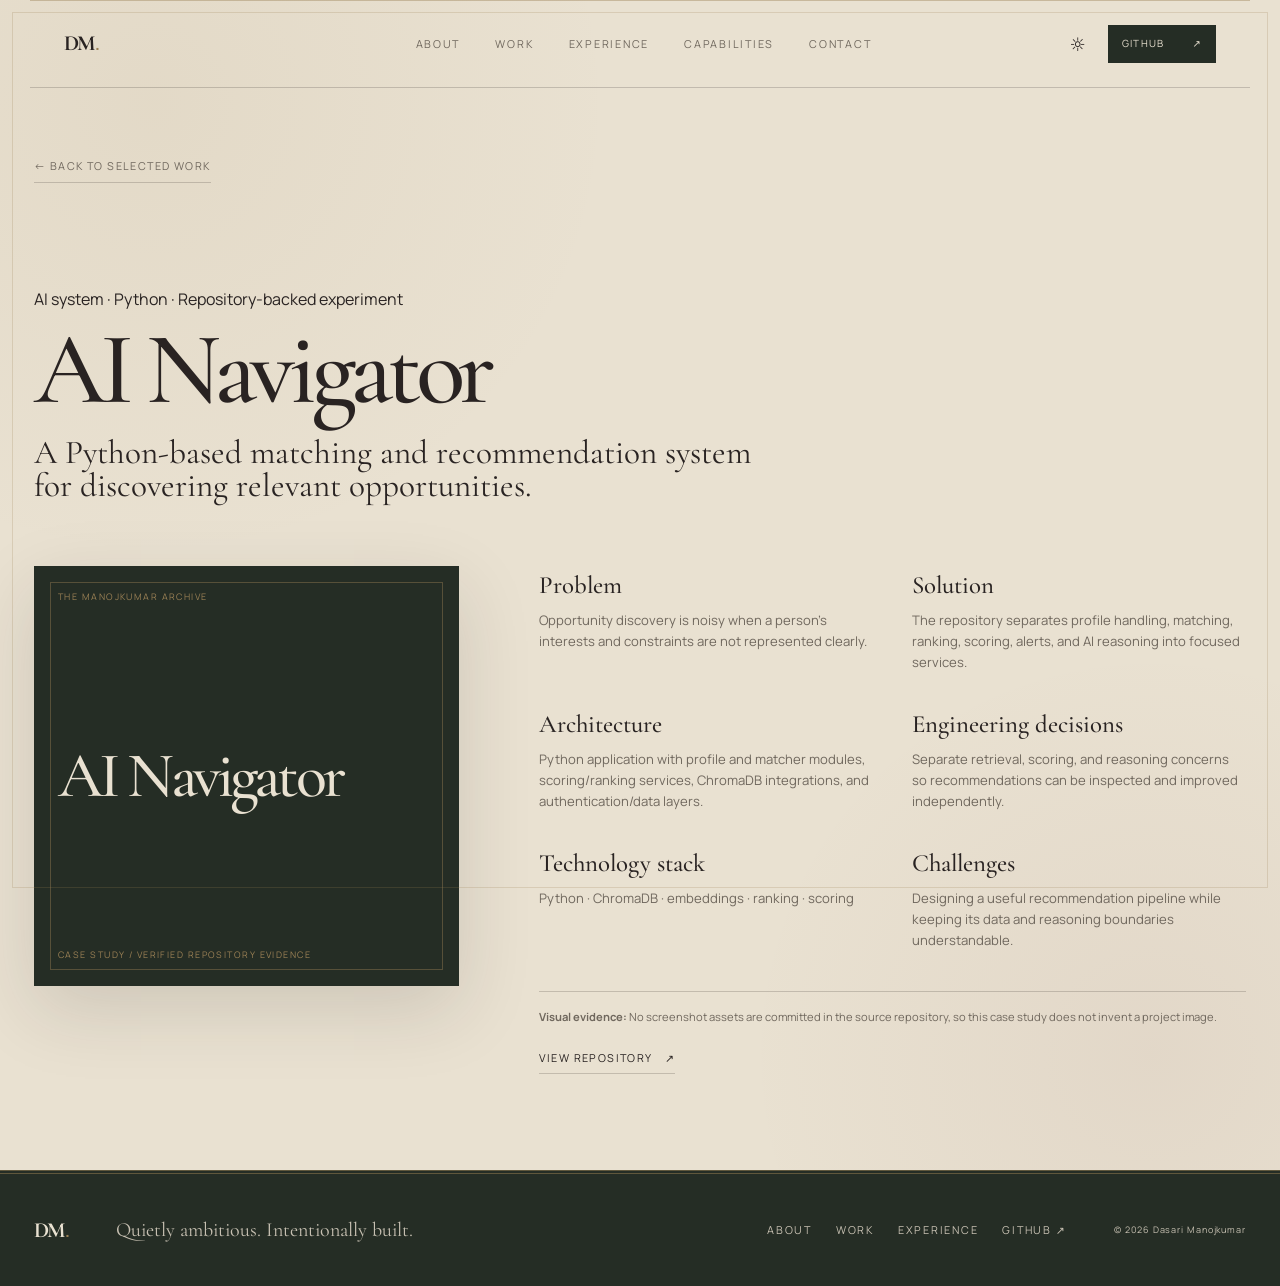
==== project.html @ 6850edab "Publish personal portfolio Co-authored-by: Copilot App <223556219+Copilot@users.noreply.github.com>" ====
<!doctype html>
<html lang="en">
  <head>
    <meta charset="utf-8" />
    <meta name="viewport" content="width=device-width, initial-scale=1" />
    <meta name="description" content="Project case study from The Manojkumar Archive." />
    <meta name="theme-color" content="#252D25" />
    <title>Project — The Manojkumar Archive</title>
    <link rel="preconnect" href="https://fonts.googleapis.com" />
    <link rel="preconnect" href="https://fonts.gstatic.com" crossorigin />
    <link href="https://fonts.googleapis.com/css2?family=Cormorant+Garamond:ital,wght@0,400;0,500;1,500;1,600&family=Manrope:wght@400;500;600;700;800&display=swap" rel="stylesheet" />
    <link rel="stylesheet" href="styles.css" />
  </head>
  <body class="project-page">
    <a class="skip-link" href="#main">Skip to content</a>
    <header class="site-header">
      <a class="brand" href="index.html#top" aria-label="Dasari Manojkumar home"><span>DM</span><em>.</em></a>
      <nav class="desktop-nav" aria-label="Primary navigation">
        <a href="index.html#about">About</a><a href="index.html#work">Work</a><a href="index.html#journey">Experience</a><a href="index.html#skills">Capabilities</a><a href="index.html#contact">Contact</a>
      </nav>
      <div class="header-actions">
        <button class="icon-button" id="theme-toggle" type="button" aria-label="Switch to dark theme" title="Toggle theme">☼</button>
        <a class="button button-small" href="https://github.com/DevMatrix-cell" target="_blank" rel="noreferrer">GitHub <span>↗</span></a>
      </div>
    </header>

    <main id="main">
      <section class="project-hero section-shell">
        <a class="back-link" href="index.html#work">← Back to selected work</a>
        <div id="project-detail"></div>
      </section>
    </main>

    <footer class="site-footer"><div class="section-shell footer-inner"><a class="brand" href="index.html#top"><span>DM</span><em>.</em></a><p>Quietly ambitious. Intentionally built.</p><div class="footer-links"><a href="index.html#about">About</a><a href="index.html#work">Work</a><a href="index.html#journey">Experience</a><a href="https://github.com/DevMatrix-cell" target="_blank" rel="noreferrer">GitHub ↗</a></div><small>© <span id="year"></span> Dasari Manojkumar</small></div></footer>
    <script src="project-data.js"></script>
    <script src="project-page.js"></script>
  </body>
</html>
---- styles.css ----
:root{--forest:#252d25;--ivory:#e9e1d1;--paper:#f0eadf;--walnut:#634638;--brass:#9b8155;--espresso:#292322;--oxblood:#743e3c;--stone:#a69d8d;--line:rgba(41,35,34,.2);--muted:#70685e;--shadow:0 24px 70px rgba(41,35,34,.14)}
*{box-sizing:border-box}html{scroll-behavior:smooth}body{margin:0;background:var(--ivory);color:var(--espresso);font-family:Manrope,system-ui,sans-serif;line-height:1.55}body.dark{--ivory:#252d25;--paper:#2d352d;--espresso:#e9e1d1;--muted:#c0b7a8;--line:rgba(233,225,209,.25);--forest:#1d241e;--shadow:0 24px 70px rgba(0,0,0,.24)}a{color:inherit;text-decoration:none}button,input,textarea{font:inherit}button{cursor:pointer}.skip-link{position:absolute;top:-4rem;left:1rem;background:var(--espresso);color:var(--ivory);padding:.6rem 1rem;z-index:20}.skip-link:focus{top:1rem}.section-shell{max-width:1220px;margin:auto;padding-left:34px;padding-right:34px}.site-header{height:88px;display:flex;align-items:center;justify-content:space-between;max-width:1220px;margin:auto;padding:0 34px;border-bottom:1px solid var(--line);position:relative;z-index:10}.brand{font-weight:800;font-size:1.35rem;letter-spacing:-.08em}.brand em{color:var(--brass);font-style:normal}.desktop-nav{display:flex;gap:2.2rem;margin-left:8rem}.desktop-nav a,.footer-links a{font-size:.68rem;letter-spacing:.16em;text-transform:uppercase;color:var(--muted);transition:color .2s}.desktop-nav a:hover,.footer-links a:hover{color:var(--brass)}.header-actions{display:flex;align-items:center;gap:14px}.icon-button,.menu-button{border:0;background:transparent;color:var(--espresso);padding:.5rem}.icon-button{font-size:1.15rem}.menu-button{display:none;font-size:.68rem;letter-spacing:.13em;text-transform:uppercase}.button{display:inline-flex;align-items:center;justify-content:space-between;gap:28px;background:var(--forest);color:var(--ivory);border:1px solid var(--forest);padding:14px 17px;font-size:.67rem;letter-spacing:.13em;text-transform:uppercase;transition:transform .25s,background .25s}.button:hover{transform:translateY(-3px);background:var(--walnut);border-color:var(--walnut)}.button-small{padding:10px 13px;font-size:.62rem}.text-link{display:inline-flex;align-items:center;gap:12px;font-size:.68rem;letter-spacing:.13em;text-transform:uppercase;border-bottom:1px solid var(--line);padding-bottom:7px}.text-link:hover{border-color:var(--brass)}.mobile-nav{display:none}.hero{min-height:calc(100vh - 88px);display:grid;grid-template-columns:1.05fr .95fr;gap:5rem;align-items:center;padding-top:4rem;padding-bottom:5rem}.hero h1,.section-heading h2,.contact-section h2{font-family:"Cormorant Garamond",Georgia,serif;font-weight:500;letter-spacing:-.055em}.hero h1{font-size:clamp(4rem,8vw,8.2rem);line-height:.83;max-width:790px;margin:0 0 2rem}.hero h1 span,.section-heading h2 span,.contact-section h2 span{color:var(--walnut);font-style:italic}.identity-line{font-size:.68rem;letter-spacing:.15em;text-transform:uppercase;margin:-.7rem 0 1.6rem;color:var(--brass)}.identity-line span{color:var(--stone);padding:0 .45rem}.hero-description{max-width:47ch;color:var(--muted);font-size:.98rem;margin-bottom:2rem}.hero-actions{display:flex;align-items:center;gap:26px}.hero-meta{display:flex;gap:14px;align-items:center;margin-top:4.5rem;color:var(--muted);font-size:.61rem;letter-spacing:.14em;text-transform:uppercase}.meta-line{height:1px;width:42px;background:var(--line)}.hero-visual{min-height:530px;position:relative;display:grid;place-items:center}.visual-grid{position:absolute;inset:5% 0;background:radial-gradient(circle,var(--brass) 1px,transparent 1.4px);background-size:27px 27px;opacity:.3;mask-image:linear-gradient(transparent,black 16%,black 84%,transparent)}.portrait-card{width:min(380px,78%);aspect-ratio:4/5;background:var(--forest);color:var(--ivory);position:relative;z-index:2;display:flex;flex-direction:column;justify-content:space-between;padding:18px 20px;box-shadow:var(--shadow);transform:rotate(2.5deg)}.portrait-top,.portrait-bottom{display:flex;justify-content:space-between;font-size:9px;letter-spacing:.16em;color:var(--stone);text-transform:uppercase}.portrait-mark{font-family:"Cormorant Garamond",Georgia,serif;font-size:11rem;font-weight:500;letter-spacing:-.15em;line-height:.75;color:var(--brass);transform:translateX(-11px)}.orb{border-radius:50%;position:absolute}.orb-one{width:125px;height:125px;background:var(--oxblood);right:4%;top:12%;opacity:.9}.orb-two{width:70px;height:70px;background:var(--walnut);left:2%;bottom:16%}.floating-note{position:absolute;background:var(--paper);border:1px solid var(--line);box-shadow:var(--shadow);padding:11px 14px;font-size:9px;letter-spacing:.11em;text-transform:uppercase;z-index:3}.note-top{top:16%;right:-2%}.note-bottom{bottom:15%;left:-2%}.marquee-band{overflow:hidden;background:var(--walnut);color:var(--ivory);padding:17px 0}.marquee-track{display:flex;width:max-content;align-items:center;gap:28px;font-size:.62rem;letter-spacing:.18em;animation:marquee 35s linear infinite}.marquee-track i{font-size:.8rem;color:var(--brass);font-style:normal}@keyframes marquee{to{transform:translateX(-50%)}}.section-block{padding-top:9rem;padding-bottom:9rem}.section-heading h2{font-size:clamp(3.2rem,6vw,6.1rem);line-height:.9;margin:0}.about-grid{display:grid;grid-template-columns:1fr 1fr;gap:9rem;margin-top:6rem}.about-lead{font-family:"Cormorant Garamond",Georgia,serif;font-size:clamp(2.2rem,4vw,3.8rem);line-height:.98;letter-spacing:-.045em;max-width:510px}.about-lead strong{font-style:italic;font-weight:500;color:var(--walnut)}.about-body{max-width:460px;color:var(--muted);font-size:.94rem}.about-body p{margin-bottom:1.5rem}.about-body .text-link{margin-top:1rem;color:var(--espresso)}.work-heading{display:flex;justify-content:space-between;align-items:end}.section-note{color:var(--muted);font-size:.8rem;text-align:right}.filter-row{display:flex;gap:8px;margin:4rem 0 2rem;flex-wrap:wrap}.filter{border:1px solid var(--line);background:transparent;color:var(--muted);padding:9px 13px;font-size:.63rem;letter-spacing:.11em;text-transform:uppercase}.filter.active,.filter:hover{background:var(--espresso);border-color:var(--espresso);color:var(--ivory)}.filter span{font-size:.58rem;margin-left:8px;opacity:.6}.project-grid{display:grid;grid-template-columns:repeat(2,1fr);gap:22px}.project-card{background:var(--paper);border:1px solid var(--line);transition:transform .25s,box-shadow .25s;cursor:pointer}.project-card:hover{transform:translateY(-6px);box-shadow:var(--shadow)}.project-card.featured{grid-column:span 2;display:grid;grid-template-columns:1.15fr .85fr}.project-art{min-height:280px;position:relative;overflow:hidden;padding:18px}.art-purple{background:var(--forest);color:var(--ivory)}.art-blue{background:#7e8d87;color:var(--ivory)}.art-orange{background:var(--walnut);color:var(--ivory)}.art-green{background:#566b56;color:var(--ivory)}.art-slate{background:var(--stone);color:var(--espresso)}.art-label{font-size:9px;letter-spacing:.14em;position:relative;z-index:2}.art-corner{position:absolute;right:18px;top:15px;font-size:1.1rem}.art-word{position:absolute;left:18px;bottom:15px;font-family:"Cormorant Garamond",Georgia,serif;font-size:4.4rem;line-height:.72;letter-spacing:-.08em}.art-word.small{font-size:3.1rem}.art-word em{font-style:italic}.signal{position:absolute;border:1px solid rgba(233,225,209,.55);border-radius:50%;width:320px;height:320px;right:-60px;bottom:-130px}.signal-two{width:190px;height:190px;right:45px;bottom:-80px}.orbit{position:absolute;border:1px solid rgba(233,225,209,.7);border-radius:50%;width:330px;height:130px;transform:rotate(-30deg);left:40px;top:55px}.orbit-b{transform:rotate(36deg);left:70px;top:40px}.marks-grid{position:absolute;inset:40px 30px;background:radial-gradient(circle,rgba(233,225,209,.75) 1px,transparent 1.5px);background-size:25px 25px;transform:rotate(-8deg)}.cyber-lines{position:absolute;inset:20px;background:repeating-linear-gradient(130deg,transparent 0 17px,rgba(233,225,209,.7) 18px 19px);opacity:.8}.compass{position:absolute;right:20%;top:26%;font-size:8rem;color:rgba(233,225,209,.7);line-height:1}.project-info{padding:27px;position:relative}.project-type,.timeline-kicker,.dialog-kicker{font-size:9px;color:var(--muted);letter-spacing:.13em;text-transform:uppercase;margin-bottom:10px}.project-info h3{font-family:"Cormorant Garamond",Georgia,serif;font-size:2rem;font-weight:500;letter-spacing:-.04em;margin-bottom:0}.project-arrow{position:absolute;right:25px;top:25px}.project-description{font-size:.82rem;color:var(--muted);max-width:380px;margin:1.5rem 0}.tag-row{display:flex;gap:7px;flex-wrap:wrap}.tag-row span{border:1px solid var(--line);font-size:.6rem;padding:5px 8px;color:var(--muted)}.dark-section{background:var(--forest);color:var(--ivory)}.dark-section h2{color:var(--ivory)}.dark-section .skills-intro{color:#c7c0b2}.skills-layout{display:grid;grid-template-columns:.75fr 1.25fr;gap:8rem;margin-top:6rem}.skills-intro{max-width:330px;font-size:1rem}.skill-group{display:grid;grid-template-columns:45px 1fr;gap:20px;border-top:1px solid rgba(233,225,209,.22);padding:25px 0}.skill-number{font-size:10px;color:var(--brass);letter-spacing:.12em}.skill-group h3{font-family:"Cormorant Garamond",Georgia,serif;font-size:1.6rem;font-weight:500;margin-bottom:7px}.skill-group p{font-size:.82rem;color:#c7c0b2;margin:0}.skill-group p span{color:var(--brass)}.journey-grid{display:grid;grid-template-columns:1.1fr .9fr;gap:8rem;margin-top:6rem}.timeline-item{display:grid;grid-template-columns:100px 1fr;gap:20px;border-top:1px solid var(--line);padding:25px 0}.timeline-year{font-size:10px;color:var(--brass);letter-spacing:.1em}.timeline-item h3{font-family:"Cormorant Garamond",Georgia,serif;font-size:1.55rem;font-weight:500;letter-spacing:-.03em;margin-bottom:3px}.timeline-item p:last-child{color:var(--muted);font-size:.82rem;margin:0}.quote-card{background:var(--paper);padding:42px;min-height:290px;display:flex;flex-direction:column;justify-content:center;border:1px solid var(--line)}.quote-mark{font-family:"Cormorant Garamond",Georgia,serif;font-size:6rem;color:var(--brass);line-height:.7}.quote-card blockquote{font-family:"Cormorant Garamond",Georgia,serif;font-size:2.2rem;line-height:.98;letter-spacing:-.04em;margin:15px 0 25px}.quote-line{width:45px;height:1px;background:var(--brass);margin-bottom:12px}.quote-card p{color:var(--muted);font-size:9px;letter-spacing:.12em;text-transform:uppercase}.archive-band{background:var(--espresso);color:var(--ivory);padding:9rem 0}.archive-band h2{font-family:"Cormorant Garamond",Georgia,serif;font-size:clamp(3rem,7vw,7.5rem);line-height:.85;font-weight:500;letter-spacing:-.06em;max-width:850px;margin:0}.archive-band h2 em{color:var(--brass);font-style:italic}.archive-band p{max-width:430px;color:#c7c0b2;margin:2.5rem 0 0 auto;font-size:.94rem}.contact-grid{display:grid;grid-template-columns:1fr .8fr;gap:10rem}.contact-section h2{font-size:clamp(3.5rem,7vw,7rem);line-height:.82;margin-bottom:2rem}.contact-copy{color:var(--muted);max-width:390px}.contact-email{display:inline-block;margin-top:2rem;border-bottom:1px solid var(--espresso);padding-bottom:7px;font-size:.85rem}.contact-email span{color:var(--brass);margin-left:10px}.contact-note{font-size:.66rem;color:var(--muted);margin-top:12px}.contact-form{display:flex;flex-direction:column;gap:8px;align-self:center}.contact-form label{font-size:9px;color:var(--muted);letter-spacing:.13em;text-transform:uppercase;margin-top:12px}.contact-form input,.contact-form textarea{border:0;border-bottom:1px solid var(--line);padding:10px 0;background:transparent;color:var(--espresso);outline:0;resize:vertical}.contact-form input:focus,.contact-form textarea:focus{border-color:var(--brass)}.contact-form .button{align-self:flex-start;margin-top:20px}.form-status{font-size:.72rem;color:var(--walnut);min-height:1em}.site-footer{background:var(--forest);color:var(--ivory)}.footer-inner{min-height:140px;display:flex;align-items:center;gap:3rem}.footer-inner p{font-family:"Cormorant Garamond",Georgia,serif;font-size:1.25rem;color:#c7c0b2;margin:0;flex:1}.footer-links{display:flex;gap:1.5rem}.footer-links a{color:#c7c0b2}.footer-inner small{color:#c7c0b2;font-size:9px;letter-spacing:.1em}.project-dialog{width:min(760px,calc(100% - 32px));max-height:88vh;overflow:auto;border:0;padding:0;background:var(--paper);color:var(--espresso);box-shadow:0 30px 100px rgba(0,0,0,.3)}.project-dialog::backdrop{background:rgba(41,35,34,.78)}.dialog-close{position:absolute;right:15px;top:12px;border:0;background:transparent;color:inherit;font-size:1.8rem}.dialog-inner{padding:48px}.dialog-inner h2{font-family:"Cormorant Garamond",Georgia,serif;font-size:4rem;line-height:.85;font-weight:500;letter-spacing:-.05em;margin:0 0 1rem}.dialog-overview{font-family:"Cormorant Garamond",Georgia,serif;font-size:1.55rem;line-height:1.05;max-width:600px}.case-study-grid{display:grid;grid-template-columns:repeat(2,1fr);gap:1.3rem 2rem;margin:2.2rem 0}.case-study-grid h3{font-family:"Cormorant Garamond",Georgia,serif;font-size:1.35rem;font-weight:500;margin-bottom:.3rem}.case-study-grid p{font-size:.77rem;color:var(--muted);margin:0}.dialog-evidence{border-top:1px solid var(--line);padding-top:1rem;font-size:.7rem;color:var(--muted)}.dialog-actions{display:flex;align-items:center;gap:1.4rem;margin-top:1.5rem}.dialog-actions .dialog-link{margin-top:0}.reveal{opacity:0;transform:translateY(18px);transition:opacity .7s ease,transform .7s ease}.reveal.visible{opacity:1;transform:none}.delay-1{transition-delay:.12s}.project-card.hidden{display:none}*:focus-visible{outline:2px solid var(--brass);outline-offset:4px}@media(max-width:800px){.site-header{height:72px}.desktop-nav,.header-actions .button{display:none}.menu-button{display:block}.mobile-nav{display:flex;position:absolute;left:20px;right:20px;top:62px;background:var(--paper);border:1px solid var(--line);padding:10px;flex-direction:column;box-shadow:var(--shadow);opacity:0;pointer-events:none;transform:translateY(-8px);transition:.2s}.mobile-nav.open{opacity:1;pointer-events:auto;transform:none}.mobile-nav a{padding:12px;color:var(--muted);font-size:.75rem;letter-spacing:.1em;text-transform:uppercase}.hero{grid-template-columns:1fr;gap:2rem;min-height:auto;padding-top:4rem}.hero-visual{min-height:420px}.portrait-card{width:280px}.about-grid,.skills-layout,.journey-grid,.contact-grid{grid-template-columns:1fr;gap:3rem}.section-block{padding-top:6rem;padding-bottom:6rem}.project-card.featured{grid-column:span 1;display:block}.project-grid{grid-template-columns:1fr}.work-heading,.achievement-inner{display:block}.section-note{text-align:left;margin-top:1.5rem}.archive-band p{margin:2rem 0 0}.footer-inner{flex-wrap:wrap;gap:1.5rem;padding-top:30px;padding-bottom:30px}.footer-inner p{flex-basis:70%}.footer-links{order:3;flex-basis:100%}}@media(max-width:520px){.section-shell{padding-left:20px;padding-right:20px}.hero{padding-top:3rem;padding-bottom:4rem}.hero h1{font-size:clamp(3.7rem,18vw,5.4rem)}.hero-visual{min-height:340px}.portrait-card{width:230px}.floating-note{font-size:8px;padding:9px 10px}.note-top{right:-2px}.note-bottom{left:-2px}.hero-meta{margin-top:3rem;flex-wrap:wrap}.identity-line{font-size:.6rem;line-height:1.7}.case-study-grid{grid-template-columns:1fr;gap:1.1rem}.dialog-inner{padding:34px 22px}.dialog-inner h2{font-size:3.1rem}.dialog-overview{font-size:1.35rem}.dialog-actions{align-items:flex-start;flex-direction:column;gap:1rem}.dialog-actions .button{width:100%;justify-content:space-between}.about-lead{font-size:2.3rem}.timeline-item{grid-template-columns:62px 1fr;gap:12px}.timeline-item h3{font-size:1.3rem}.project-art{min-height:220px}.art-word{font-size:3.4rem}.art-word.small{font-size:2.5rem}}@media(prefers-reduced-motion:reduce){html{scroll-behavior:auto}.marquee-track,.reveal{animation:none;transition:none}.reveal{opacity:1;transform:none}}

/* Quiet-luxury finish: archival framing, restrained brass, and richer material depth. */
body{background-image:radial-gradient(circle at 12% 8%,rgba(155,129,85,.08),transparent 28%),radial-gradient(circle at 90% 82%,rgba(116,62,60,.06),transparent 26%)}
body::before{content:"";position:fixed;inset:12px;pointer-events:none;border:1px solid rgba(155,129,85,.22);z-index:30}
.site-header{border-top:1px solid rgba(155,129,85,.42);border-bottom-color:rgba(155,129,85,.34)}
.desktop-nav a,.footer-links a{font-size:.64rem;letter-spacing:.19em}
.brand{font-family:"Cormorant Garamond",Georgia,serif;font-size:1.75rem;letter-spacing:-.1em}
.brand em{font-family:Manrope,sans-serif;font-size:.95rem}
.hero{position:relative}
.hero::before{content:"I / MMXXVI";position:absolute;top:2.2rem;right:34px;color:var(--brass);font-size:9px;letter-spacing:.18em}
.hero h1{max-width:820px}
.hero h1 span{display:inline-block;text-shadow:1px 1px 0 rgba(155,129,85,.15)}
.hero-visual::before,.hero-visual::after{content:"";position:absolute;border:1px solid rgba(155,129,85,.35);pointer-events:none}
.hero-visual::before{inset:8% 7% 9% 5%}
.hero-visual::after{inset:10% 9% 7% 7%;border-color:rgba(155,129,85,.18)}
.portrait-card{box-shadow:0 28px 55px rgba(41,35,34,.22),inset 0 0 0 1px rgba(233,225,209,.16)}
.portrait-card::after{content:"";position:absolute;inset:9px;border:1px solid rgba(155,129,85,.28);pointer-events:none}
.floating-note{letter-spacing:.15em}
.section-heading{position:relative}
.section-heading::after{content:"";display:block;width:52px;height:1px;background:var(--brass);margin-top:24px}
.project-card{box-shadow:0 8px 0 rgba(99,70,56,.08)}
.project-card:hover{box-shadow:0 16px 0 rgba(99,70,56,.12),var(--shadow)}
.project-info{border-top:1px solid rgba(155,129,85,.28)}
.project-type,.timeline-kicker,.dialog-kicker{color:var(--brass)}
.project-info h3{font-size:2.15rem}
.tag-row span{border-color:rgba(155,129,85,.42)}
.dark-section{position:relative}
.dark-section::before{content:"";position:absolute;inset:18px;border:1px solid rgba(155,129,85,.2);pointer-events:none}
.quote-card{box-shadow:inset 0 0 0 7px rgba(155,129,85,.08)}
.archive-band{position:relative;overflow:hidden}
.archive-band::before{content:"ARCHIVE / PRIVATE COLLECTION";position:absolute;right:34px;top:36px;color:var(--brass);font-size:9px;letter-spacing:.18em}
.contact-section{position:relative}
.contact-section::before{content:"";display:block;height:1px;background:var(--brass);width:100%;margin-bottom:5rem;opacity:.65}
.site-footer{border-top:4px double rgba(155,129,85,.5)}
@media(max-width:800px){body::before{inset:7px}.hero::before{right:20px}.hero-visual::before{inset:6% 3% 7% 2%}.hero-visual::after{inset:8% 5% 5% 4%}.dark-section::before{inset:10px}.archive-band::before{right:20px}}
body.dark{--walnut:#c9a98c;--brass:#c6a76d}
body.dark .button{background:var(--brass);border-color:var(--brass);color:var(--espresso)}
body.dark .button:hover{background:var(--ivory);border-color:var(--ivory)}a{color:inherit;text-decoration:none}button,input,textarea{font:inherit}button{cursor:pointer}.skip-link{position:absolute;top:-4rem;left:1rem;background:var(--espresso);color:var(--ivory);padding:.6rem 1rem;z-index:20}.skip-link:focus{top:1rem}.section-shell{max-width:1220px;margin:auto;padding-left:34px;padding-right:34px}.site-header{height:88px;display:flex;align-items:center;justify-content:space-between;max-width:1220px;margin:auto;padding:0 34px;border-bottom:1px solid var(--line);position:relative;z-index:10}.brand{font-weight:800;font-size:1.35rem;letter-spacing:-.08em}.brand em{color:var(--brass);font-style:normal}.desktop-nav{display:flex;gap:2.2rem;margin-left:8rem}.desktop-nav a,.footer-links a{font-size:.68rem;letter-spacing:.16em;text-transform:uppercase;color:var(--muted);transition:color .2s}.desktop-nav a:hover,.footer-links a:hover{color:var(--brass)}.header-actions{display:flex;align-items:center;gap:14px}.icon-button,.menu-button{border:0;background:transparent;color:var(--espresso);padding:.5rem}.icon-button{font-size:1.15rem}.menu-button{display:none;font-size:.68rem;letter-spacing:.13em;text-transform:uppercase}.button{display:inline-flex;align-items:center;justify-content:space-between;gap:28px;background:var(--forest);color:var(--ivory);border:1px solid var(--forest);padding:14px 17px;font-size:.67rem;letter-spacing:.13em;text-transform:uppercase;transition:transform .25s,background .25s}.button:hover{transform:translateY(-3px);background:var(--walnut);border-color:var(--walnut)}.button-small{padding:10px 13px;font-size:.62rem}.text-link{display:inline-flex;align-items:center;gap:12px;font-size:.68rem;letter-spacing:.13em;text-transform:uppercase;border-bottom:1px solid var(--line);padding-bottom:7px}.text-link:hover{border-color:var(--brass)}.mobile-nav{display:none}.hero{min-height:calc(100vh - 88px);display:grid;grid-template-columns:1.05fr .95fr;gap:5rem;align-items:center;padding-top:4rem;padding-bottom:5rem}.hero h1,.section-heading h2,.contact-section h2{font-family:"Cormorant Garamond",Georgia,serif;font-weight:500;letter-spacing:-.055em}.hero h1{font-size:clamp(4rem,8vw,8.2rem);line-height:.83;max-width:790px;margin:0 0 2rem}.hero h1 span,.section-heading h2 span,.contact-section h2 span{color:var(--walnut);font-style:italic}.identity-line{font-size:.68rem;letter-spacing:.15em;text-transform:uppercase;margin:-.7rem 0 1.6rem;color:var(--brass)}.identity-line span{color:var(--stone);padding:0 .45rem}.hero-description{max-width:47ch;color:var(--muted);font-size:.98rem;margin-bottom:2rem}.hero-actions{display:flex;align-items:center;gap:26px}.hero-meta{display:flex;gap:14px;align-items:center;margin-top:4.5rem;color:var(--muted);font-size:.61rem;letter-spacing:.14em;text-transform:uppercase}.meta-line{height:1px;width:42px;background:var(--line)}.hero-visual{min-height:530px;position:relative;display:grid;place-items:center}.visual-grid{position:absolute;inset:5% 0;background:radial-gradient(circle,var(--brass) 1px,transparent 1.4px);background-size:27px 27px;opacity:.3;mask-image:linear-gradient(transparent,black 16%,black 84%,transparent)}.portrait-card{width:min(380px,78%);aspect-ratio:4/5;background:var(--forest);color:var(--ivory);position:relative;z-index:2;display:flex;flex-direction:column;justify-content:space-between;padding:18px 20px;box-shadow:var(--shadow);transform:rotate(2.5deg)}.portrait-top,.portrait-bottom{display:flex;justify-content:space-between;font-size:9px;letter-spacing:.16em;color:var(--stone);text-transform:uppercase}.portrait-mark{font-family:"Cormorant Garamond",Georgia,serif;font-size:11rem;font-weight:500;letter-spacing:-.15em;line-height:.75;color:var(--brass);transform:translateX(-11px)}.orb{border-radius:50%;position:absolute}.orb-one{width:125px;height:125px;background:var(--oxblood);right:4%;top:12%;opacity:.9}.orb-two{width:70px;height:70px;background:var(--walnut);left:2%;bottom:16%}.floating-note{position:absolute;background:var(--paper);border:1px solid var(--line);box-shadow:var(--shadow);padding:11px 14px;font-size:9px;letter-spacing:.11em;text-transform:uppercase;z-index:3}.note-top{top:16%;right:-2%}.note-bottom{bottom:15%;left:-2%}.marquee-band{overflow:hidden;background:var(--walnut);color:var(--ivory);padding:17px 0}.marquee-track{display:flex;width:max-content;align-items:center;gap:28px;font-size:.62rem;letter-spacing:.18em;animation:marquee 35s linear infinite}.marquee-track i{font-size:.8rem;color:var(--brass);font-style:normal}@keyframes marquee{to{transform:translateX(-50%)}}.section-block{padding-top:9rem;padding-bottom:9rem}.section-heading h2{font-size:clamp(3.2rem,6vw,6.1rem);line-height:.9;margin:0}.about-grid{display:grid;grid-template-columns:1fr 1fr;gap:9rem;margin-top:6rem}.about-lead{font-family:"Cormorant Garamond",Georgia,serif;font-size:clamp(2.2rem,4vw,3.8rem);line-height:.98;letter-spacing:-.045em;max-width:510px}.about-lead strong{font-style:italic;font-weight:500;color:var(--walnut)}.about-body{max-width:460px;color:var(--muted);font-size:.94rem}.about-body p{margin-bottom:1.5rem}.about-body .text-link{margin-top:1rem;color:var(--espresso)}.work-heading{display:flex;justify-content:space-between;align-items:end}.section-note{color:var(--muted);font-size:.8rem;text-align:right}.filter-row{display:flex;gap:8px;margin:4rem 0 2rem;flex-wrap:wrap}.filter{border:1px solid var(--line);background:transparent;color:var(--muted);padding:9px 13px;font-size:.63rem;letter-spacing:.11em;text-transform:uppercase}.filter.active,.filter:hover{background:var(--espresso);border-color:var(--espresso);color:var(--ivory)}.filter span{font-size:.58rem;margin-left:8px;opacity:.6}.project-grid{display:grid;grid-template-columns:repeat(2,1fr);gap:22px}.project-card{background:var(--paper);border:1px solid var(--line);transition:transform .25s,box-shadow .25s;cursor:pointer}.project-card:hover{transform:translateY(-6px);box-shadow:var(--shadow)}.project-card.featured{grid-column:span 2;display:grid;grid-template-columns:1.15fr .85fr}.project-art{min-height:280px;position:relative;overflow:hidden;padding:18px}.art-purple{background:var(--forest);color:var(--ivory)}.art-blue{background:#7e8d87;color:var(--ivory)}.art-orange{background:var(--walnut);color:var(--ivory)}.art-green{background:#566b56;color:var(--ivory)}.art-slate{background:var(--stone);color:var(--espresso)}.art-label{font-size:9px;letter-spacing:.14em;position:relative;z-index:2}.art-corner{position:absolute;right:18px;top:15px;font-size:1.1rem}.art-word{position:absolute;left:18px;bottom:15px;font-family:"Cormorant Garamond",Georgia,serif;font-size:4.4rem;line-height:.72;letter-spacing:-.08em}.art-word.small{font-size:3.1rem}.art-word em{font-style:italic}.signal{position:absolute;border:1px solid rgba(233,225,209,.55);border-radius:50%;width:320px;height:320px;right:-60px;bottom:-130px}.signal-two{width:190px;height:190px;right:45px;bottom:-80px}.orbit{position:absolute;border:1px solid rgba(233,225,209,.7);border-radius:50%;width:330px;height:130px;transform:rotate(-30deg);left:40px;top:55px}.orbit-b{transform:rotate(36deg);left:70px;top:40px}.marks-grid{position:absolute;inset:40px 30px;background:radial-gradient(circle,rgba(233,225,209,.75) 1px,transparent 1.5px);background-size:25px 25px;transform:rotate(-8deg)}.cyber-lines{position:absolute;inset:20px;background:repeating-linear-gradient(130deg,transparent 0 17px,rgba(233,225,209,.7) 18px 19px);opacity:.8}.compass{position:absolute;right:20%;top:26%;font-size:8rem;color:rgba(233,225,209,.7);line-height:1}.project-info{padding:27px;position:relative}.project-type,.timeline-kicker,.dialog-kicker{font-size:9px;color:var(--muted);letter-spacing:.13em;text-transform:uppercase;margin-bottom:10px}.project-info h3{font-family:"Cormorant Garamond",Georgia,serif;font-size:2rem;font-weight:500;letter-spacing:-.04em;margin-bottom:0}.project-arrow{position:absolute;right:25px;top:25px}.project-description{font-size:.82rem;color:var(--muted);max-width:380px;margin:1.5rem 0}.tag-row{display:flex;gap:7px;flex-wrap:wrap}.tag-row span{border:1px solid var(--line);font-size:.6rem;padding:5px 8px;color:var(--muted)}.dark-section{background:var(--forest);color:var(--ivory)}.dark-section h2{color:var(--ivory)}.dark-section .skills-intro{color:#c7c0b2}.skills-layout{display:grid;grid-template-columns:.75fr 1.25fr;gap:8rem;margin-top:6rem}.skills-intro{max-width:330px;font-size:1rem}.skill-group{display:grid;grid-template-columns:45px 1fr;gap:20px;border-top:1px solid rgba(233,225,209,.22);padding:25px 0}.skill-number{font-size:10px;color:var(--brass);letter-spacing:.12em}.skill-group h3{font-family:"Cormorant Garamond",Georgia,serif;font-size:1.6rem;font-weight:500;margin-bottom:7px}.skill-group p{font-size:.82rem;color:#c7c0b2;margin:0}.skill-group p span{color:var(--brass)}.journey-grid{display:grid;grid-template-columns:1.1fr .9fr;gap:8rem;margin-top:6rem}.timeline-item{display:grid;grid-template-columns:100px 1fr;gap:20px;border-top:1px solid var(--line);padding:25px 0}.timeline-year{font-size:10px;color:var(--brass);letter-spacing:.1em}.timeline-item h3{font-family:"Cormorant Garamond",Georgia,serif;font-size:1.55rem;font-weight:500;letter-spacing:-.03em;margin-bottom:3px}.timeline-item p:last-child{color:var(--muted);font-size:.82rem;margin:0}.quote-card{background:var(--paper);padding:42px;min-height:290px;display:flex;flex-direction:column;justify-content:center;border:1px solid var(--line)}.quote-mark{font-family:"Cormorant Garamond",Georgia,serif;font-size:6rem;color:var(--brass);line-height:.7}.quote-card blockquote{font-family:"Cormorant Garamond",Georgia,serif;font-size:2.2rem;line-height:.98;letter-spacing:-.04em;margin:15px 0 25px}.quote-line{width:45px;height:1px;background:var(--brass);margin-bottom:12px}.quote-card p{color:var(--muted);font-size:9px;letter-spacing:.12em;text-transform:uppercase}.archive-band{background:var(--espresso);color:var(--ivory);padding:9rem 0}.archive-band h2{font-family:"Cormorant Garamond",Georgia,serif;font-size:clamp(3rem,7vw,7.5rem);line-height:.85;font-weight:500;letter-spacing:-.06em;max-width:850px;margin:0}.archive-band h2 em{color:var(--brass);font-style:italic}.archive-band p{max-width:430px;color:#c7c0b2;margin:2.5rem 0 0 auto;font-size:.94rem}.contact-grid{display:grid;grid-template-columns:1fr .8fr;gap:10rem}.contact-section h2{font-size:clamp(3.5rem,7vw,7rem);line-height:.82;margin-bottom:2rem}.contact-copy{color:var(--muted);max-width:390px}.contact-email{display:inline-block;margin-top:2rem;border-bottom:1px solid var(--espresso);padding-bottom:7px;font-size:.85rem}.contact-email span{color:var(--brass);margin-left:10px}.contact-note{font-size:.66rem;color:var(--muted);margin-top:12px}.contact-form{display:flex;flex-direction:column;gap:8px;align-self:center}.contact-form label{font-size:9px;color:var(--muted);letter-spacing:.13em;text-transform:uppercase;margin-top:12px}.contact-form input,.contact-form textarea{border:0;border-bottom:1px solid var(--line);padding:10px 0;background:transparent;color:var(--espresso);outline:0;resize:vertical}.contact-form input:focus,.contact-form textarea:focus{border-color:var(--brass)}.contact-form .button{align-self:flex-start;margin-top:20px}.form-status{font-size:.72rem;color:var(--walnut);min-height:1em}.site-footer{background:var(--forest);color:var(--ivory)}.footer-inner{min-height:140px;display:flex;align-items:center;gap:3rem}.footer-inner p{font-family:"Cormorant Garamond",Georgia,serif;font-size:1.25rem;color:#c7c0b2;margin:0;flex:1}.footer-links{display:flex;gap:1.5rem}.footer-links a{color:#c7c0b2}.footer-inner small{color:#c7c0b2;font-size:9px;letter-spacing:.1em}.project-dialog{width:min(760px,calc(100% - 32px));max-height:88vh;overflow:auto;border:0;padding:0;background:var(--paper);color:var(--espresso);box-shadow:0 30px 100px rgba(0,0,0,.3)}.project-dialog::backdrop{background:rgba(41,35,34,.78)}.dialog-close{position:absolute;right:15px;top:12px;border:0;background:transparent;color:inherit;font-size:1.8rem}.dialog-inner{padding:48px}.dialog-inner h2{font-family:"Cormorant Garamond",Georgia,serif;font-size:4rem;line-height:.85;font-weight:500;letter-spacing:-.05em;margin:0 0 1rem}.dialog-overview{font-family:"Cormorant Garamond",Georgia,serif;font-size:1.55rem;line-height:1.05;max-width:600px}.case-study-grid{display:grid;grid-template-columns:repeat(2,1fr);gap:1.3rem 2rem;margin:2.2rem 0}.case-study-grid h3{font-family:"Cormorant Garamond",Georgia,serif;font-size:1.35rem;font-weight:500;margin-bottom:.3rem}.case-study-grid p{font-size:.77rem;color:var(--muted);margin:0}.dialog-evidence{border-top:1px solid var(--line);padding-top:1rem;font-size:.7rem;color:var(--muted)}.dialog-actions{display:flex;align-items:center;gap:1.4rem;margin-top:1.5rem}.dialog-actions .dialog-link{margin-top:0}.reveal{opacity:0;transform:translateY(18px);transition:opacity .7s ease,transform .7s ease}.reveal.visible{opacity:1;transform:none}.delay-1{transition-delay:.12s}.project-card.hidden{display:none}*:focus-visible{outline:2px solid var(--brass);outline-offset:4px}@media(max-width:800px){.site-header{height:72px}.desktop-nav,.header-actions .button{display:none}.menu-button{display:block}.mobile-nav{display:flex;position:absolute;left:20px;right:20px;top:62px;background:var(--paper);border:1px solid var(--line);padding:10px;flex-direction:column;box-shadow:var(--shadow);opacity:0;pointer-events:none;transform:translateY(-8px);transition:.2s}.mobile-nav.open{opacity:1;pointer-events:auto;transform:none}.mobile-nav a{padding:12px;color:var(--muted);font-size:.75rem;letter-spacing:.1em;text-transform:uppercase}.hero{grid-template-columns:1fr;gap:2rem;min-height:auto;padding-top:4rem}.hero-visual{min-height:420px}.portrait-card{width:280px}.about-grid,.skills-layout,.journey-grid,.contact-grid{grid-template-columns:1fr;gap:3rem}.section-block{padding-top:6rem;padding-bottom:6rem}.project-card.featured{grid-column:span 1;display:block}.project-grid{grid-template-columns:1fr}.work-heading,.achievement-inner{display:block}.section-note{text-align:left;margin-top:1.5rem}.archive-band p{margin:2rem 0 0}.footer-inner{flex-wrap:wrap;gap:1.5rem;padding-top:30px;padding-bottom:30px}.footer-inner p{flex-basis:70%}.footer-links{order:3;flex-basis:100%}}@media(max-width:520px){.section-shell{padding-left:20px;padding-right:20px}.hero{padding-top:3rem;padding-bottom:4rem}.hero h1{font-size:clamp(3.7rem,18vw,5.4rem)}.hero-visual{min-height:340px}.portrait-card{width:230px}.floating-note{font-size:8px;padding:9px 10px}.note-top{right:-2px}.note-bottom{left:-2px}.hero-meta{margin-top:3rem;flex-wrap:wrap}.identity-line{font-size:.6rem;line-height:1.7}.case-study-grid{grid-template-columns:1fr;gap:1.1rem}.dialog-inner{padding:34px 22px}.dialog-inner h2{font-size:3.1rem}.dialog-overview{font-size:1.35rem}.dialog-actions{align-items:flex-start;flex-direction:column;gap:1rem}.dialog-actions .button{width:100%;justify-content:space-between}.about-lead{font-size:2.3rem}.timeline-item{grid-template-columns:62px 1fr;gap:12px}.timeline-item h3{font-size:1.3rem}.project-art{min-height:220px}.art-word{font-size:3.4rem}.art-word.small{font-size:2.5rem}}@media(prefers-reduced-motion:reduce){html{scroll-behavior:auto}.marquee-track,.reveal{animation:none;transition:none}.reveal{opacity:1;transform:none}}

/* Density pass: keep the archive's breathing room, but give each section a clearer cadence. */
.section-shell{max-width:1280px}
.hero{min-height:min(760px,calc(100vh - 88px));gap:3.5rem;padding-top:3rem;padding-bottom:3.5rem}
.hero-visual{min-height:455px}
.hero-meta{margin-top:3rem}
.section-block{padding-top:6.25rem;padding-bottom:6.25rem}
.about-grid,.skills-layout,.journey-grid{gap:5rem;margin-top:4rem}
.filter-row{margin-top:2.75rem;margin-bottom:1.5rem}
.project-grid{gap:18px}
.project-art{min-height:240px}
.project-info{padding:22px}
.project-description{margin:1rem 0}
.skills-layout{margin-top:4.25rem}
.skill-group{padding:19px 0}
.journey-grid{margin-top:4.25rem}
.timeline-item{padding:19px 0}
.quote-card{min-height:245px;padding:34px}
.archive-band{padding:6.5rem 0}
.contact-grid{gap:6.5rem}
.contact-section::before{margin-bottom:3.5rem}
.footer-inner{min-height:112px}
@media(max-width:800px){
  .hero{min-height:auto;padding-top:3rem;padding-bottom:3.5rem}
  .hero-visual{min-height:370px}
  .section-block{padding-top:4.75rem;padding-bottom:4.75rem}
  .about-grid,.skills-layout,.journey-grid,.contact-grid{gap:2.5rem;margin-top:3rem}
  .project-art{min-height:230px}
  .archive-band{padding:5rem 0}
}
@media(max-width:520px){
  .hero{padding-top:2.25rem;padding-bottom:2.75rem}
  .hero-visual{min-height:300px}
  .section-block{padding-top:4rem;padding-bottom:4rem}
  .about-grid,.skills-layout,.journey-grid,.contact-grid{gap:2rem;margin-top:2.5rem}
  .project-art{min-height:205px}
  .archive-band{padding:4rem 0}
}

/* Refined scale: a quieter headline system and closer editorial groupings. */
.hero{gap:2.5rem}
.hero h1{font-size:clamp(3.8rem,7.25vw,7.5rem)}
.hero-description{font-size:.96rem}
.section-block{padding-top:5rem;padding-bottom:5rem}
.section-heading h2{font-size:clamp(3rem,5.45vw,5.7rem)}
.about-grid,.skills-layout,.journey-grid{gap:3.5rem;margin-top:3.25rem}
.about-lead{font-size:clamp(2.15rem,3.7vw,3.45rem)}
.section-note{font-size:.78rem}
.filter-row{margin-top:2.25rem}
.project-grid{gap:14px}
.project-art{min-height:225px}
.project-info{padding:19px}
.project-info h3{font-size:2rem}
.project-description{font-size:.82rem}
.skills-layout{margin-top:3.5rem}
.skill-group{padding:16px 0}
.skill-group h3{font-size:1.55rem}
.journey-grid{margin-top:3.5rem}
.timeline-item{padding:16px 0}
.timeline-item h3{font-size:1.55rem}
.quote-card{min-height:220px;padding:30px}
.quote-card blockquote{font-size:2rem}
.archive-band{padding:5.25rem 0}
.archive-band h2{font-size:clamp(2.9rem,6.4vw,6.8rem)}
.archive-band p{font-size:.92rem;margin-top:2rem}
.contact-grid{gap:4.5rem}
.contact-section h2{font-size:clamp(3.25rem,6.4vw,6.4rem)}
.contact-section::before{margin-bottom:3rem}
@media(max-width:800px){
  .hero{gap:1.5rem}
  .section-block{padding-top:4rem;padding-bottom:4rem}
  .about-grid,.skills-layout,.journey-grid,.contact-grid{gap:2rem;margin-top:2.75rem}
  .project-art{min-height:215px}
  .archive-band{padding:4.5rem 0}
}
@media(max-width:520px){
  .hero h1{font-size:clamp(3.35rem,16.5vw,5rem)}
  .hero-description{font-size:.92rem}
  .section-heading h2{font-size:clamp(2.7rem,13.5vw,4.55rem)}
  .about-lead{font-size:2.2rem}
  .project-art{min-height:195px}
  .project-info h3{font-size:1.85rem}
  .archive-band h2{font-size:clamp(2.75rem,13vw,5rem)}
  .contact-section h2{font-size:clamp(3rem,14vw,5.2rem)}
}

/* Supplied portrait: preserve the archival frame while letting the photograph lead. */
.portrait-card{overflow:hidden}
.portrait-image{position:absolute;inset:0;width:100%;height:100%;object-fit:cover;object-position:center top;filter:saturate(.82) contrast(1.05);opacity:.94}
.portrait-card::before{content:"";position:absolute;inset:0;z-index:1;background:linear-gradient(180deg,rgba(20,18,16,.42),transparent 24%,transparent 72%,rgba(20,18,16,.48))}
.portrait-card .portrait-top,.portrait-card .portrait-bottom{z-index:2;text-shadow:0 1px 5px rgba(0,0,0,.65)}

.project-page main{min-height:calc(100vh - 200px)}
.project-hero{padding-top:4rem;padding-bottom:6rem}
.back-link{display:inline-flex;color:var(--muted);font-size:.68rem;letter-spacing:.13em;text-transform:uppercase;border-bottom:1px solid var(--line);padding-bottom:7px}
.project-detail-heading{max-width:820px;padding:5.5rem 0 4rem}
.project-detail-heading h1{font-family:"Cormorant Garamond",Georgia,serif;font-size:clamp(4rem,8vw,8rem);line-height:.82;font-weight:500;letter-spacing:-.06em;margin:0 0 1.5rem}
.project-detail-overview{font-family:"Cormorant Garamond",Georgia,serif;font-size:clamp(1.6rem,2.6vw,2.5rem);line-height:1;max-width:720px;margin:0}
.project-detail-layout{display:grid;grid-template-columns:.75fr 1.25fr;gap:5rem;align-items:start}
.project-detail-art{min-height:420px;background:var(--forest);color:var(--ivory);padding:24px;display:flex;flex-direction:column;justify-content:space-between;box-shadow:var(--shadow);position:relative;overflow:hidden}
.project-detail-art::after{content:"";position:absolute;inset:16px;border:1px solid rgba(155,129,85,.42);pointer-events:none}
.project-detail-art span,.project-detail-art small{font-size:9px;letter-spacing:.16em;color:var(--brass);position:relative;z-index:1}
.project-detail-art strong{font-family:"Cormorant Garamond",Georgia,serif;font-size:clamp(3rem,5vw,5.6rem);line-height:.82;font-weight:500;letter-spacing:-.06em;max-width:360px;position:relative;z-index:1}
.project-detail-copy .case-study-grid{margin:0;gap:2rem 2.5rem}
.project-detail-copy .case-study-grid h2{font-family:"Cormorant Garamond",Georgia,serif;font-size:1.55rem;font-weight:500;margin:0 0 .35rem}
.project-detail-copy .case-study-grid p{font-size:.82rem;line-height:1.6}
.project-detail-copy .dialog-evidence{margin-top:2.5rem}
@media(max-width:800px){
  .project-hero{padding-top:3rem;padding-bottom:4rem}
  .project-detail-heading{padding:4rem 0 3rem}
  .project-detail-layout{grid-template-columns:1fr;gap:3rem}
  .project-detail-art{min-height:300px}
}
@media(max-width:520px){
  .project-detail-heading{padding:3rem 0 2.5rem}
  .project-detail-heading h1{font-size:clamp(3.3rem,16vw,5rem)}
  .project-detail-overview{font-size:1.45rem}
  .project-detail-art{min-height:260px}
  .project-detail-copy .case-study-grid{grid-template-columns:1fr;gap:1.5rem}
}
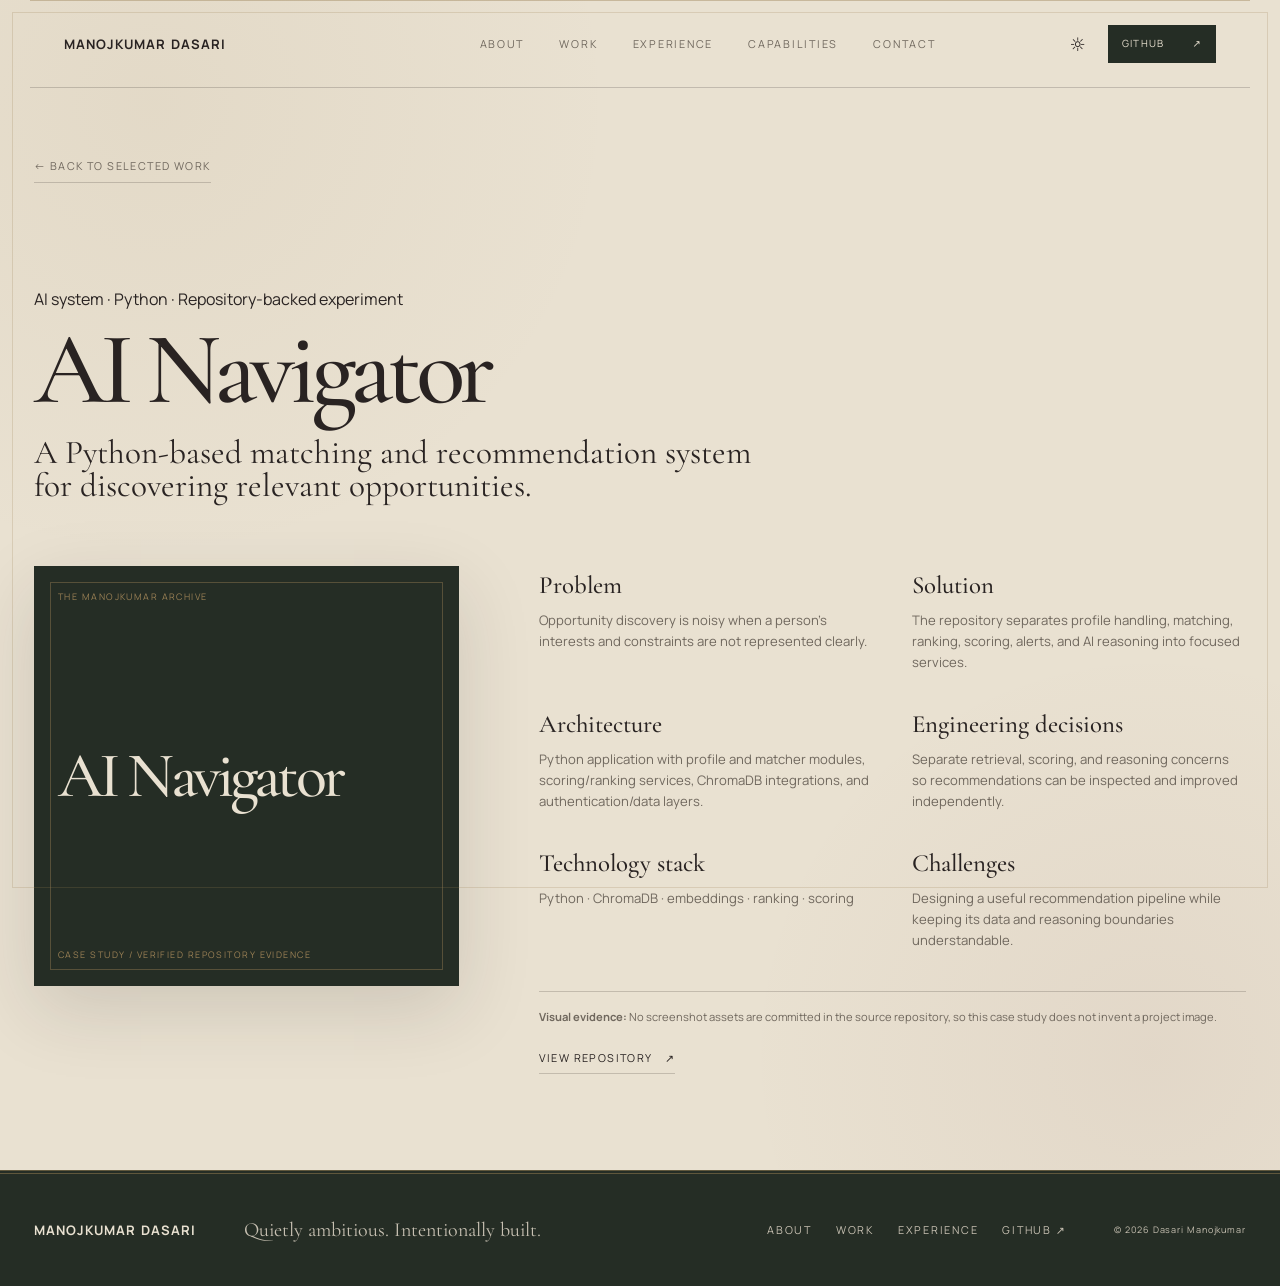
==== commit 4a94c212: "Use full name wordmark Co-authored-by: Copilot App <223556219+Copilot@users.noreply.github.com>" ====
--- a/project.html
+++ b/project.html
@@ -14,7 +14,7 @@
   <body class="project-page">
     <a class="skip-link" href="#main">Skip to content</a>
     <header class="site-header">
-      <a class="brand" href="index.html#top" aria-label="Dasari Manojkumar home"><span>DM</span><em>.</em></a>
+      <a class="brand" href="index.html#top" aria-label="ManojKumar Dasari home">ManojKumar Dasari</a>
       <nav class="desktop-nav" aria-label="Primary navigation">
         <a href="index.html#about">About</a><a href="index.html#work">Work</a><a href="index.html#journey">Experience</a><a href="index.html#skills">Capabilities</a><a href="index.html#contact">Contact</a>
       </nav>
@@ -31,7 +31,7 @@
       </section>
     </main>
 
-    <footer class="site-footer"><div class="section-shell footer-inner"><a class="brand" href="index.html#top"><span>DM</span><em>.</em></a><p>Quietly ambitious. Intentionally built.</p><div class="footer-links"><a href="index.html#about">About</a><a href="index.html#work">Work</a><a href="index.html#journey">Experience</a><a href="https://github.com/DevMatrix-cell" target="_blank" rel="noreferrer">GitHub ↗</a></div><small>© <span id="year"></span> Dasari Manojkumar</small></div></footer>
+    <footer class="site-footer"><div class="section-shell footer-inner"><a class="brand" href="index.html#top">ManojKumar Dasari</a><p>Quietly ambitious. Intentionally built.</p><div class="footer-links"><a href="index.html#about">About</a><a href="index.html#work">Work</a><a href="index.html#journey">Experience</a><a href="https://github.com/DevMatrix-cell" target="_blank" rel="noreferrer">GitHub ↗</a></div><small>© <span id="year"></span> Dasari Manojkumar</small></div></footer>
     <script src="project-data.js"></script>
     <script src="project-page.js"></script>
   </body>
--- a/styles.css
+++ b/styles.css
@@ -76,6 +76,9 @@
   .project-art{min-height:205px}
   .archive-band{padding:4rem 0}
 }
+
+/* Full name wordmark for clearer personal identity. */
+.brand{font-family:Manrope,system-ui,sans-serif;font-size:.82rem;font-weight:700;letter-spacing:.08em;text-transform:uppercase;white-space:nowrap}
 
 /* Refined scale: a quieter headline system and closer editorial groupings. */
 .hero{gap:2.5rem}
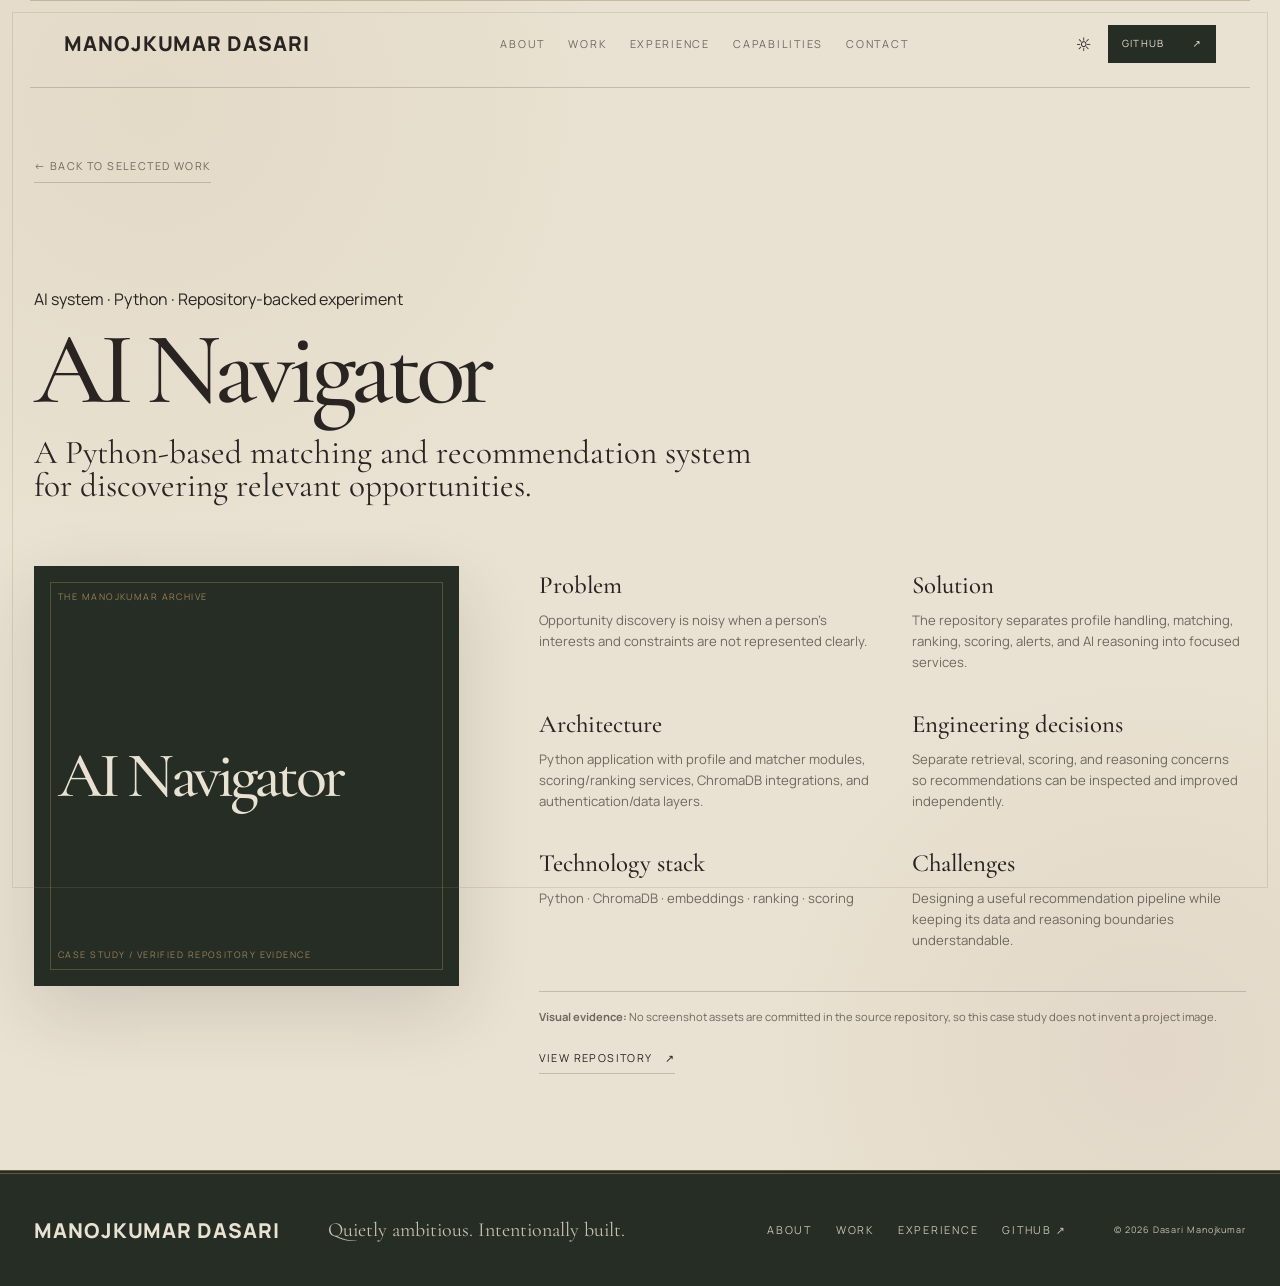
==== commit 4ced3804: "Enlarge uppercase name wordmark Co-authored-by: Copilot App <223556219+Copilot@users.noreply.github." ====
--- a/project.html
+++ b/project.html
@@ -14,7 +14,7 @@
   <body class="project-page">
     <a class="skip-link" href="#main">Skip to content</a>
     <header class="site-header">
-      <a class="brand" href="index.html#top" aria-label="ManojKumar Dasari home">ManojKumar Dasari</a>
+      <a class="brand" href="index.html#top" aria-label="Manojkumar Dasari home">MANOJKUMAR DASARI</a>
       <nav class="desktop-nav" aria-label="Primary navigation">
         <a href="index.html#about">About</a><a href="index.html#work">Work</a><a href="index.html#journey">Experience</a><a href="index.html#skills">Capabilities</a><a href="index.html#contact">Contact</a>
       </nav>
@@ -31,7 +31,7 @@
       </section>
     </main>
 
-    <footer class="site-footer"><div class="section-shell footer-inner"><a class="brand" href="index.html#top">ManojKumar Dasari</a><p>Quietly ambitious. Intentionally built.</p><div class="footer-links"><a href="index.html#about">About</a><a href="index.html#work">Work</a><a href="index.html#journey">Experience</a><a href="https://github.com/DevMatrix-cell" target="_blank" rel="noreferrer">GitHub ↗</a></div><small>© <span id="year"></span> Dasari Manojkumar</small></div></footer>
+    <footer class="site-footer"><div class="section-shell footer-inner"><a class="brand" href="index.html#top">MANOJKUMAR DASARI</a><p>Quietly ambitious. Intentionally built.</p><div class="footer-links"><a href="index.html#about">About</a><a href="index.html#work">Work</a><a href="index.html#journey">Experience</a><a href="https://github.com/DevMatrix-cell" target="_blank" rel="noreferrer">GitHub ↗</a></div><small>© <span id="year"></span> Dasari Manojkumar</small></div></footer>
     <script src="project-data.js"></script>
     <script src="project-page.js"></script>
   </body>
--- a/styles.css
+++ b/styles.css
@@ -78,7 +78,12 @@
 }
 
 /* Full name wordmark for clearer personal identity. */
-.brand{font-family:Manrope,system-ui,sans-serif;font-size:.82rem;font-weight:700;letter-spacing:.08em;text-transform:uppercase;white-space:nowrap}
+.brand{font-family:Manrope,system-ui,sans-serif;font-size:1.28rem;font-weight:800;letter-spacing:.045em;text-transform:uppercase;white-space:nowrap}
+.desktop-nav{gap:1.45rem;margin-left:2rem}
+.header-actions{gap:8px}
+@media(max-width:1100px) and (min-width:801px){.brand{font-size:1.08rem}.desktop-nav{gap:1rem;margin-left:1rem}.desktop-nav a,.footer-links a{letter-spacing:.12em}.header-actions .button{padding-left:10px;padding-right:10px}}
+@media(max-width:800px){.brand{font-size:1.02rem;letter-spacing:.035em}}
+@media(max-width:520px){.brand{font-size:.86rem;letter-spacing:.025em}}
 
 /* Refined scale: a quieter headline system and closer editorial groupings. */
 .hero{gap:2.5rem}
